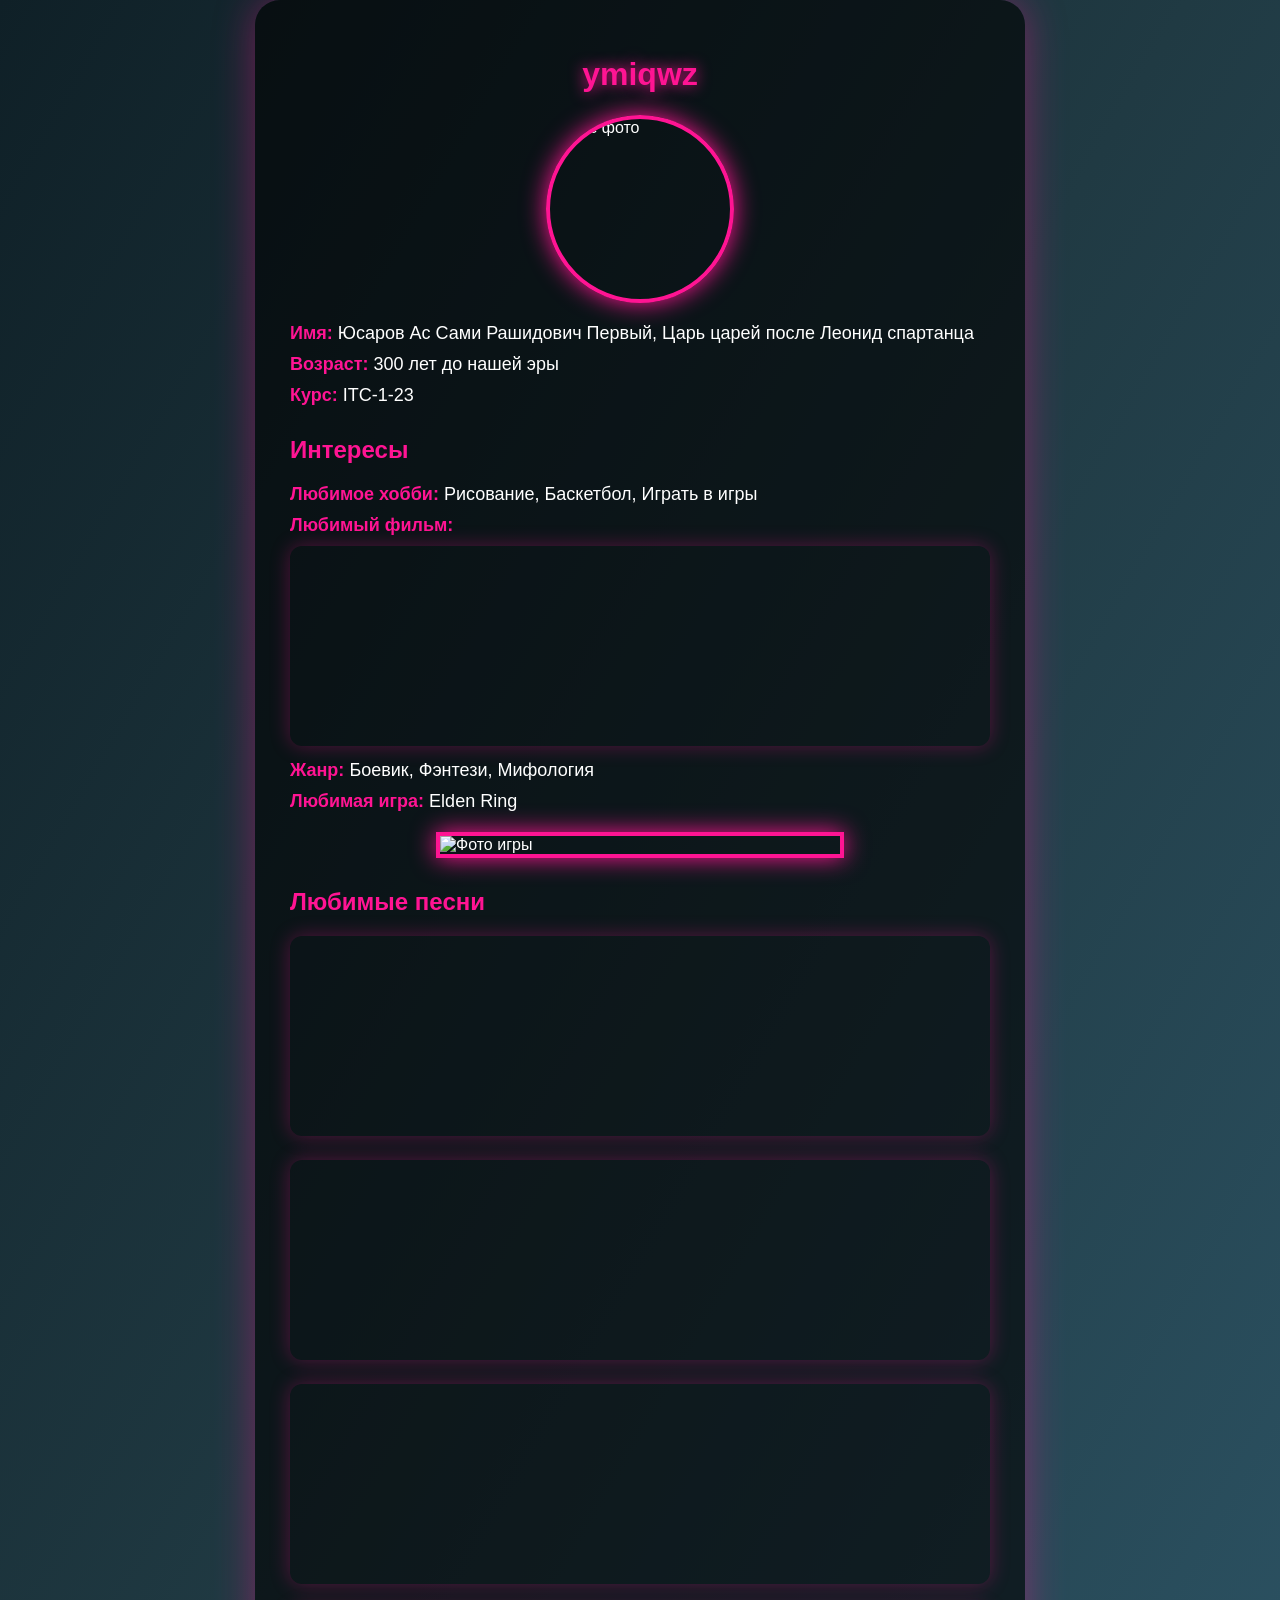
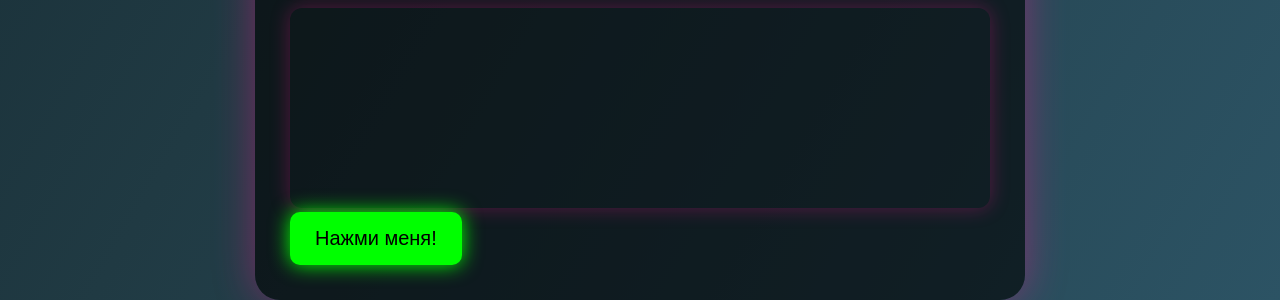
==== index.html @ b8107334 "Add files via upload" ====
<!DOCTYPE html>
<html lang="ru">
<head>
    <meta charset="UTF-8">
    <title>Моя биография</title>
    <link rel="stylesheet" href="style.css">
</head>
<body>

<div class="card">
    <h1>ymiqwz</h1>


    <img src="D:\Работы\WEB\photo\mee.jpg.jpeg" alt="Моё фото">

    <div class="info">
        <p><span>Имя:</span> Юсаров Ас Сами Рашидович Первый, Царь царей после Леонид спартанца</p>
        <p><span>Возраст:</span> 300 лет до нашей эры</p>
        <p><span>Курс:</span> ITC-1-23</p>
    </div>

    <h2>Интересы</h2>
    <p><span>Любимое хобби:</span> Рисование, Баскетбол, Играть в игры</p>

    <p><span>Любимый фильм:</span></p>
    <div class="video">
        <iframe src="https://www.youtube.com/embed/pZ8v1aXfD64" 
                title="Любимый фильм" 
                frameborder="0" 
                allow="accelerometer; autoplay; clipboard-write; encrypted-media; gyroscope; picture-in-picture" 
                allowfullscreen>
        </iframe>
    </div>

    <p><span>Жанр:</span> Боевик, Фэнтези, Мифология</p>

    <p><span>Любимая игра:</span> Elden Ring</p>


    <img class="square-photo" src="photo/eld.jpg.jpg" alt="Фото игры">

    <h2>Любимые песни</h2>
    <div class="music">
        <div class="video">
            <iframe src="https://www.youtube.com/embed/SsvM80bIA1k" title="Песня 1" frameborder="0" allowfullscreen></iframe>
        </div>
        <div class="video">
            <iframe src="https://www.youtube.com/embed/8Hi4G5nNnQM" title="Песня 2" frameborder="0" allowfullscreen></iframe>
        </div>
        <div class="video">
            <iframe src="https://www.youtube.com/embed/81c-alO8TVQ" title="Песня 3" frameborder="0" allowfullscreen></iframe>
        </div>
        <div class="video">
            <iframe src="https://www.youtube.com/embed/itePeBdM9MY" title="Песня 4" frameborder="0" allowfullscreen></iframe>
        </div>
    </div>


    <button id="crazy-btn">Нажми меня!</button>


    <audio id="bg-music" src="mp3/Blero_-_You_Kiss_Me_La_La_La_74027245.mp3"></audio>
</div>

<script>

const btn = document.getElementById('crazy-btn');
const music = document.getElementById('bg-music');
let clickCount = 0;

btn.addEventListener('mouseenter', () => {
    const x = Math.random() * (window.innerWidth - btn.offsetWidth);
    const y = Math.random() * (window.innerHeight - btn.offsetHeight);
    btn.style.position = 'absolute';
    btn.style.left = x + 'px';
    btn.style.top = y + 'px';
});

btn.addEventListener('click', () => {
    clickCount++;
    if (clickCount === 3) {
        music.play();
        alert('🎵 Фоновая музыка включена!');
    }
});


document.addEventListener('mousemove', function(e) {
    const trail = document.createElement('div');
    trail.className = 'trail';
    trail.style.left = e.clientX + 'px';
    trail.style.top = e.clientY + 'px';
    document.body.appendChild(trail);
    setTimeout(() => trail.remove(), 800);
});
</script>

</body>
</html>
---- style.css ----
body {
    margin: 0;
    min-height: 100vh;
    font-family: Arial, sans-serif;
    background: linear-gradient(120deg, #0f2027, #203a43, #2c5364);
    display: flex;
    justify-content: center;
    align-items: center;
    color: #fff;
}

.card {
    width: 90%;
    max-width: 700px;
    background: rgba(0, 0, 0, 0.6);
    padding: 35px;
    border-radius: 25px;
    box-shadow: 0 0 40px rgba(255, 20, 147, 0.4);
    animation: show 1s ease;
}

@keyframes show {
    from { opacity: 0; transform: translateY(40px); }
    to { opacity: 1; transform: translateY(0); }
}

h1 { text-align: center; color: #FF1493; text-shadow: 0 0 15px #FF1493; }
h2 { margin-top: 30px; color: #FF1493; }

.info p, .card > p { font-size: 18px; margin: 10px 0; }
span { color: #FF1493; font-weight: bold; }


img { 
    display: block;
    margin: 20px auto;
    width: 180px;
    height: 180px;
    object-fit: cover;
    border-radius: 50%;
    border: 4px solid #FF1493;
    box-shadow: 0 0 25px #FF1493;
}


.square-photo {
    width: 100%;
    max-width: 400px;
    height: auto;
    border-radius: 0;
    display: block;
    margin: 20px auto;
    box-shadow: 0 0 25px #FF1493;
    border: 4px solid #FF1493;
    object-fit: cover;
}


.video iframe {
    width: 100%;
    height: 200px;
    border-radius: 12px;
    box-shadow: 0 0 20px rgba(255, 20, 147, 0.3);
    transition: transform 0.3s, box-shadow 0.3s;
}

.video iframe:hover {
    transform: scale(1.03);
    box-shadow: 0 0 30px rgba(255, 20, 147, 0.6);
}

.music {
    display: flex;
    flex-direction: column;
    gap: 20px;
}


#crazy-btn {
    background-color: #00FF00;
    color: #000;
    font-size: 20px;
    padding: 15px 25px;
    border: none;
    border-radius: 10px;
    cursor: pointer;
    position: relative;
    transition: all 0.2s ease;
    box-shadow: 0 0 20px #00FF00;
}


.trail {
    position: fixed;
    width: 10px;
    height: 10px;
    border-radius: 50%;
    background-color: rgba(255, 20, 147, 0.5);
    pointer-events: none;
    z-index: 9999;
    transform: translate(-50%, -50%);
    animation: fadeOut 0.8s forwards;
}

@keyframes fadeOut {
    0% { opacity: 1; transform: scale(1) translate(-50%, -50%); }
    100% { opacity: 0; transform: scale(2) translate(-50%, -50%); }
}
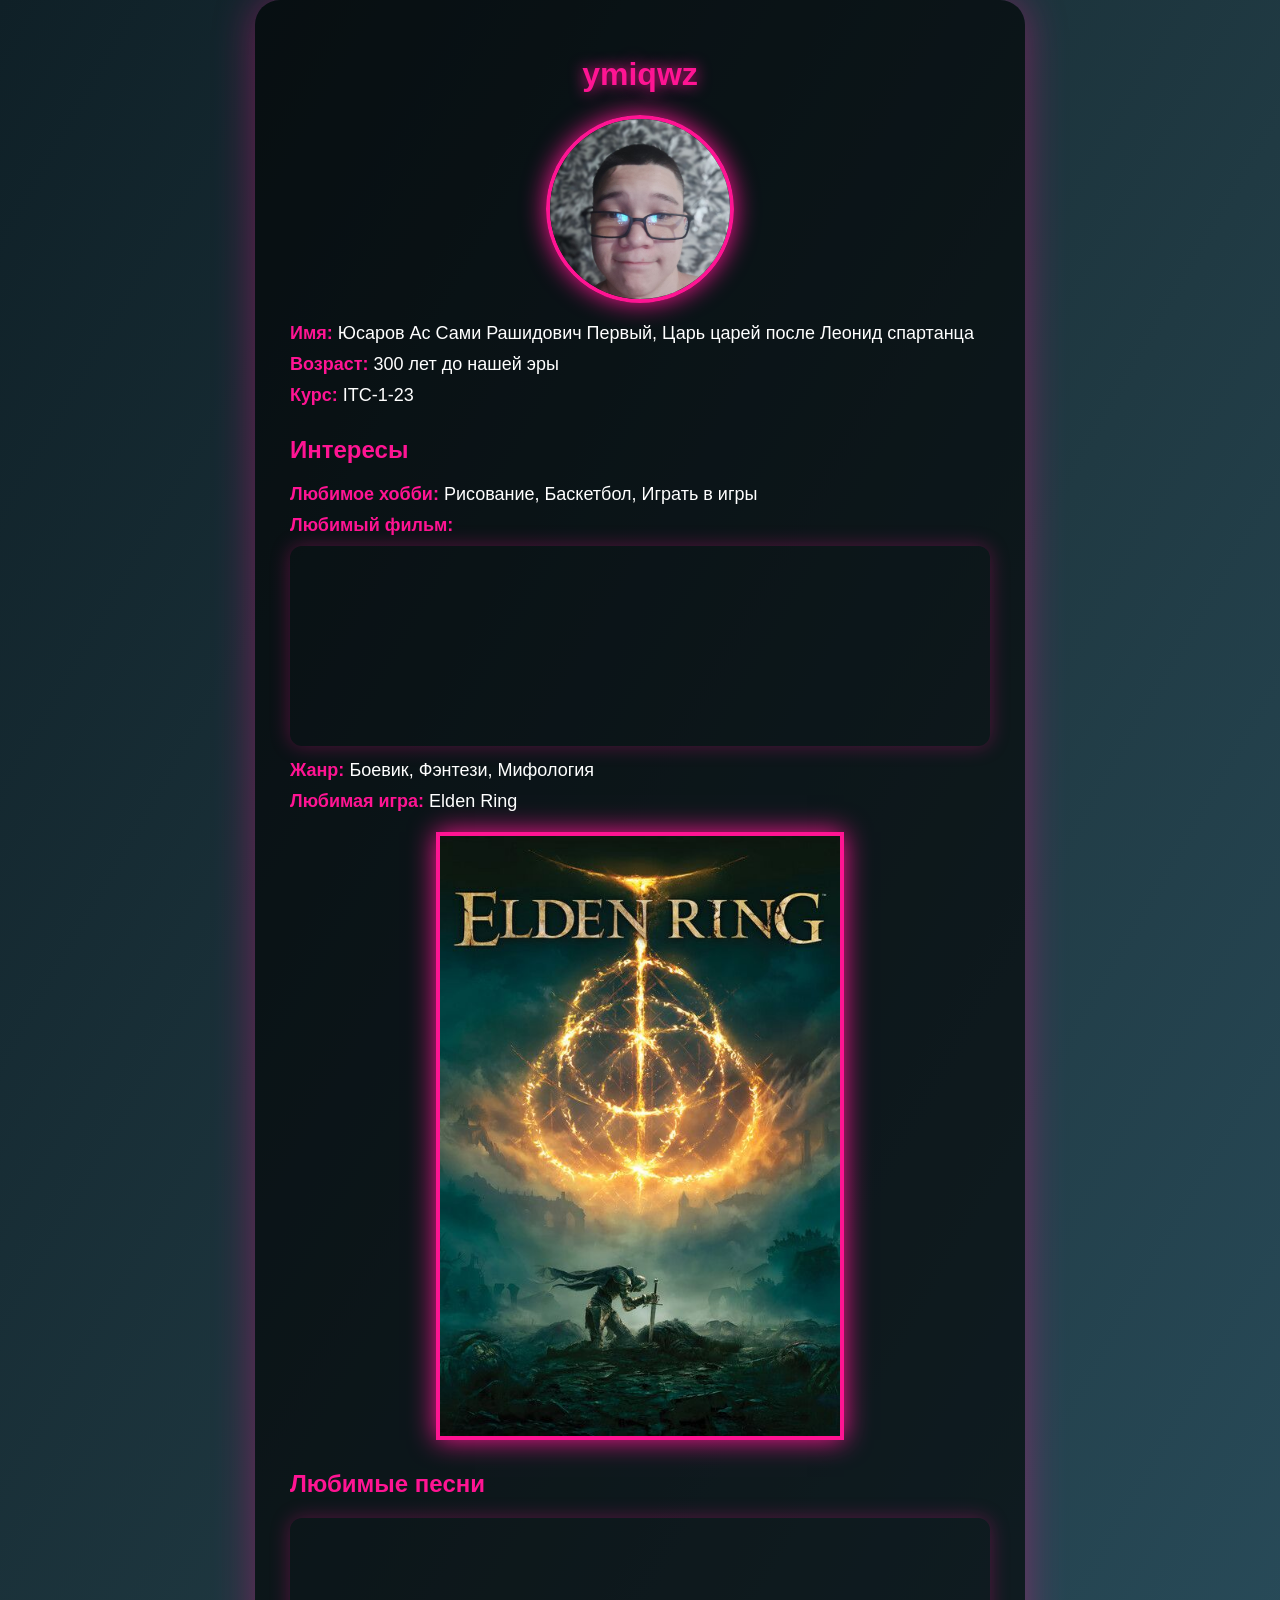
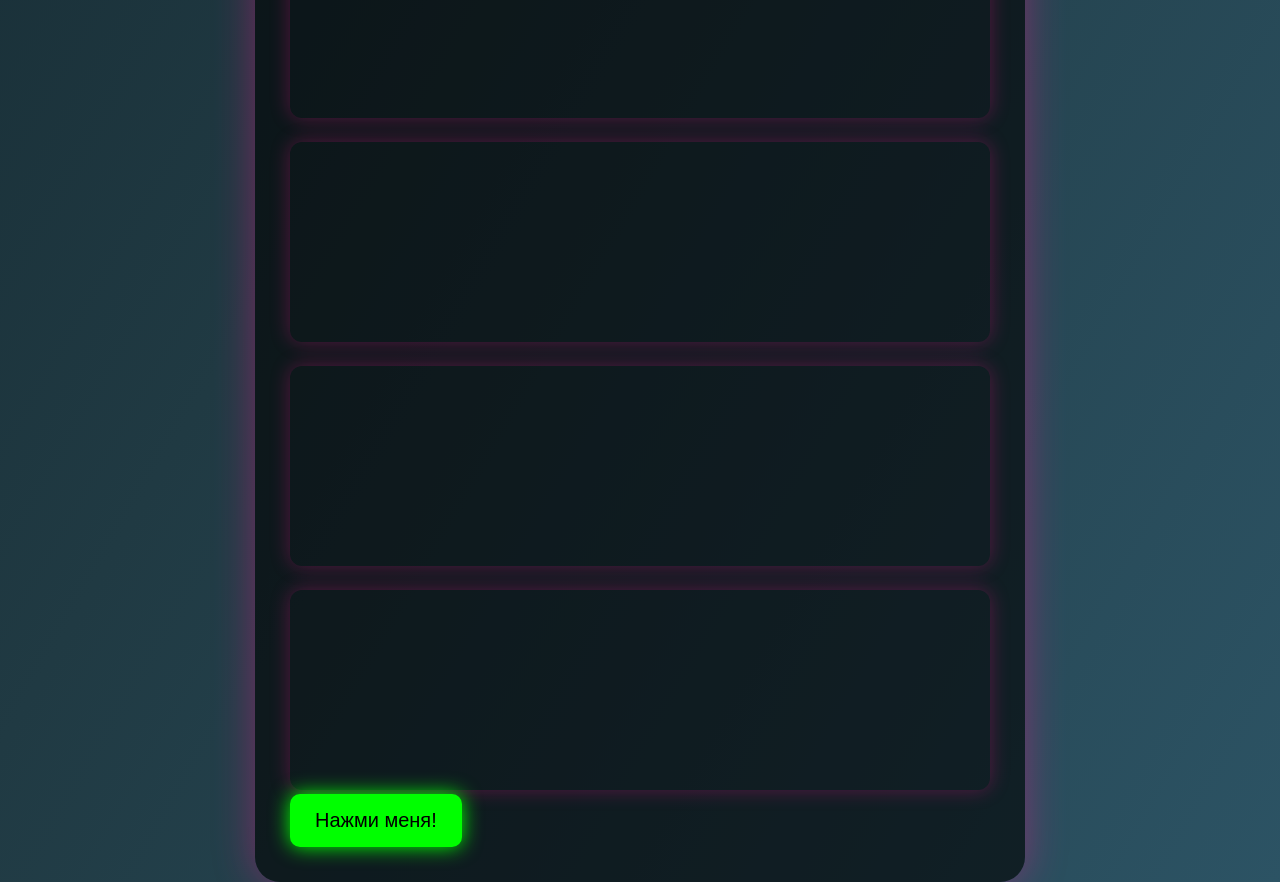
==== commit f5be2f21: "Update index.html" ====
--- a/index.html
+++ b/index.html
@@ -11,7 +11,7 @@
     <h1>ymiqwz</h1>
 
 
-    <img src="D:\Работы\WEB\photo\mee.jpg.jpeg" alt="Моё фото">
+    <img src="jph/mee.jpg.jpeg" alt="Моё фото">
 
     <div class="info">
         <p><span>Имя:</span> Юсаров Ас Сами Рашидович Первый, Царь царей после Леонид спартанца</p>
@@ -37,7 +37,7 @@
     <p><span>Любимая игра:</span> Elden Ring</p>
 
 
-    <img class="square-photo" src="photo/eld.jpg.jpg" alt="Фото игры">
+    <img class="square-photo" src="jph/eld.jpg.jpg" alt="Фото игры">
 
     <h2>Любимые песни</h2>
     <div class="music">
@@ -96,4 +96,5 @@
 </script>
 
 </body>
-</html>+
+</html>
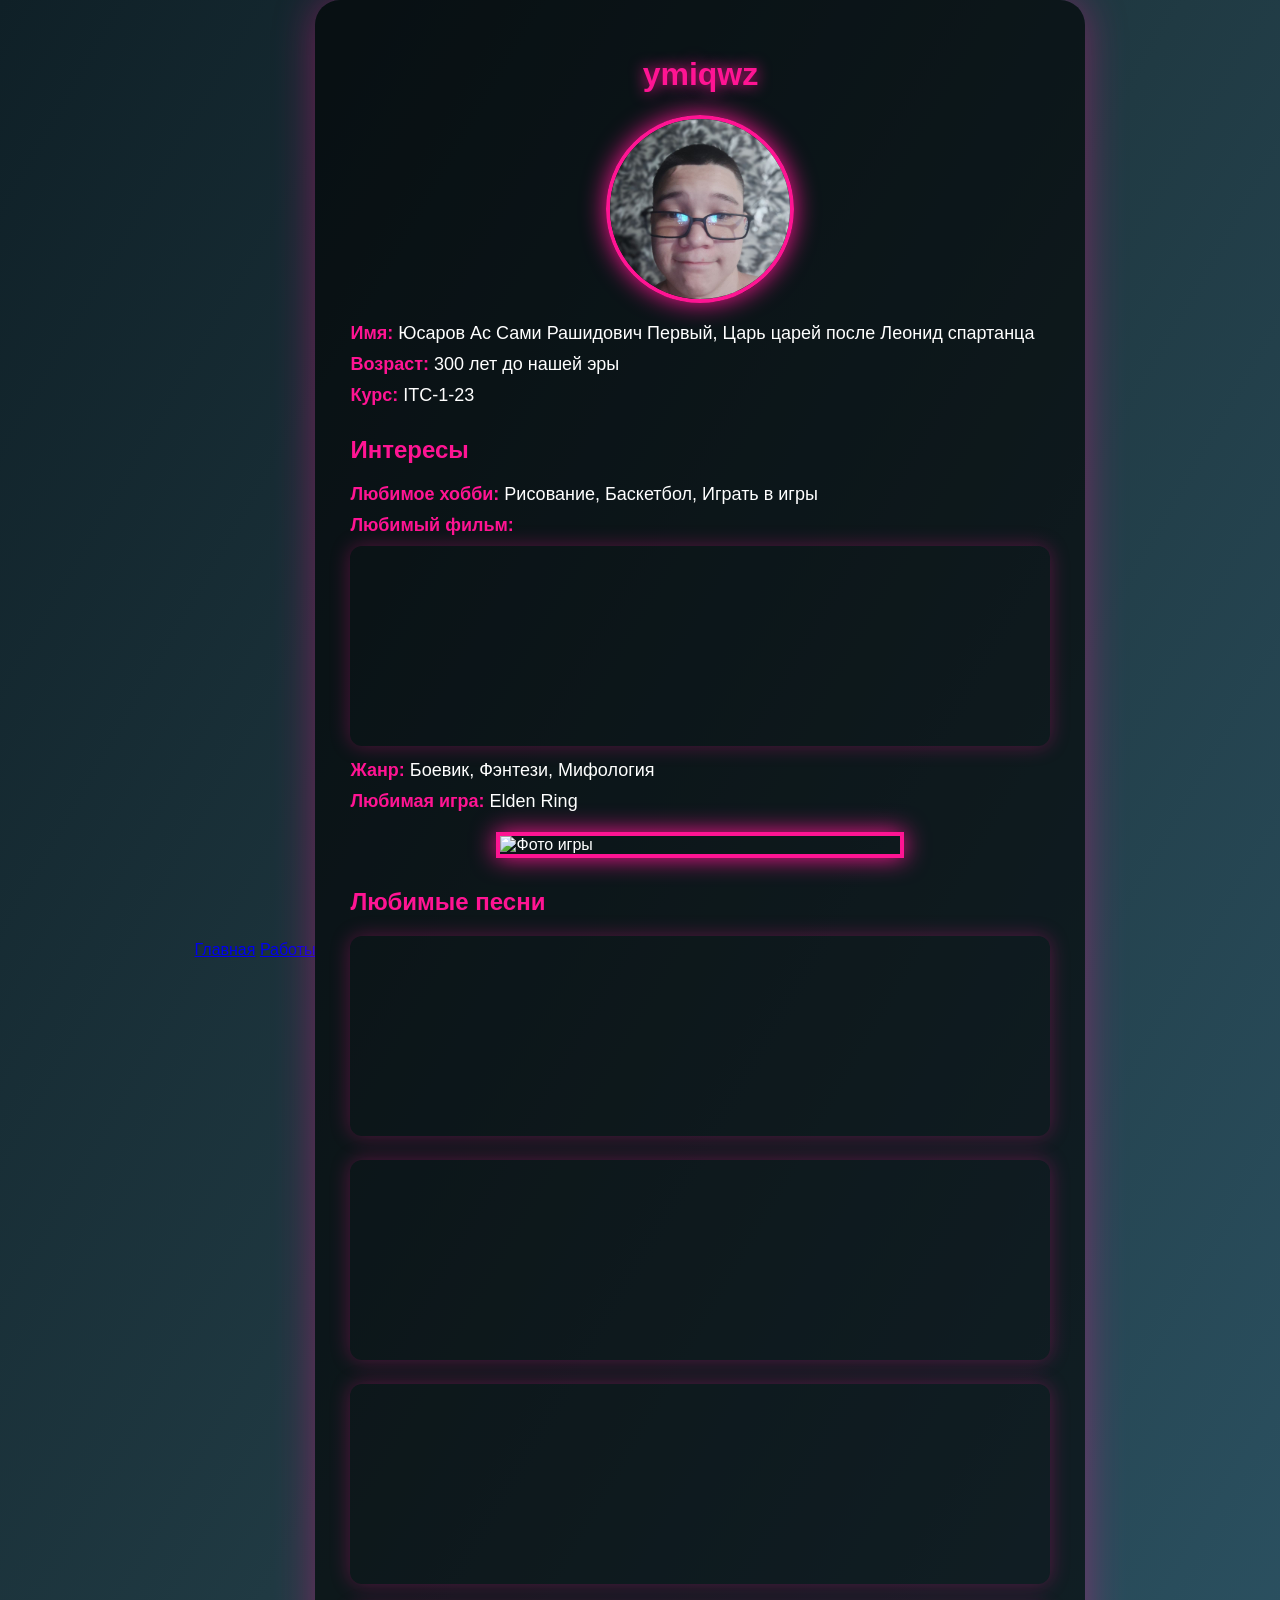
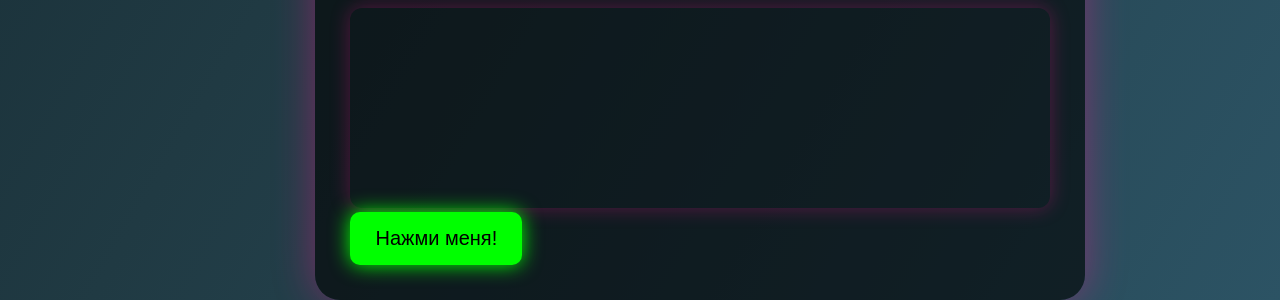
==== commit 9633d07b: "Update index.html" ====
--- a/index.html
+++ b/index.html
@@ -6,12 +6,18 @@
     <link rel="stylesheet" href="style.css">
 </head>
 <body>
+    <!-- Навигация сверху слева -->
+<div class="top-nav">
+    <a href="index.html" class="nav-link">Главная</a>
+    <a href="allworks.html" class="nav-link">Работы</a>
+</div>
+
 
 <div class="card">
     <h1>ymiqwz</h1>
 
 
-    <img src="jph/mee.jpg.jpeg" alt="Моё фото">
+    <img src="jph/mee.jpg.jpeg" alt="Моё фото" class="circle-photo">
 
     <div class="info">
         <p><span>Имя:</span> Юсаров Ас Сами Рашидович Первый, Царь царей после Леонид спартанца</p>
@@ -37,7 +43,7 @@
     <p><span>Любимая игра:</span> Elden Ring</p>
 
 
-    <img class="square-photo" src="jph/eld.jpg.jpg" alt="Фото игры">
+    <img src="photo/eld.jpg.jpg" alt="Фото игры" class="square-photo">
 
     <h2>Любимые песни</h2>
     <div class="music">
@@ -96,5 +102,4 @@
 </script>
 
 </body>
-
 </html>
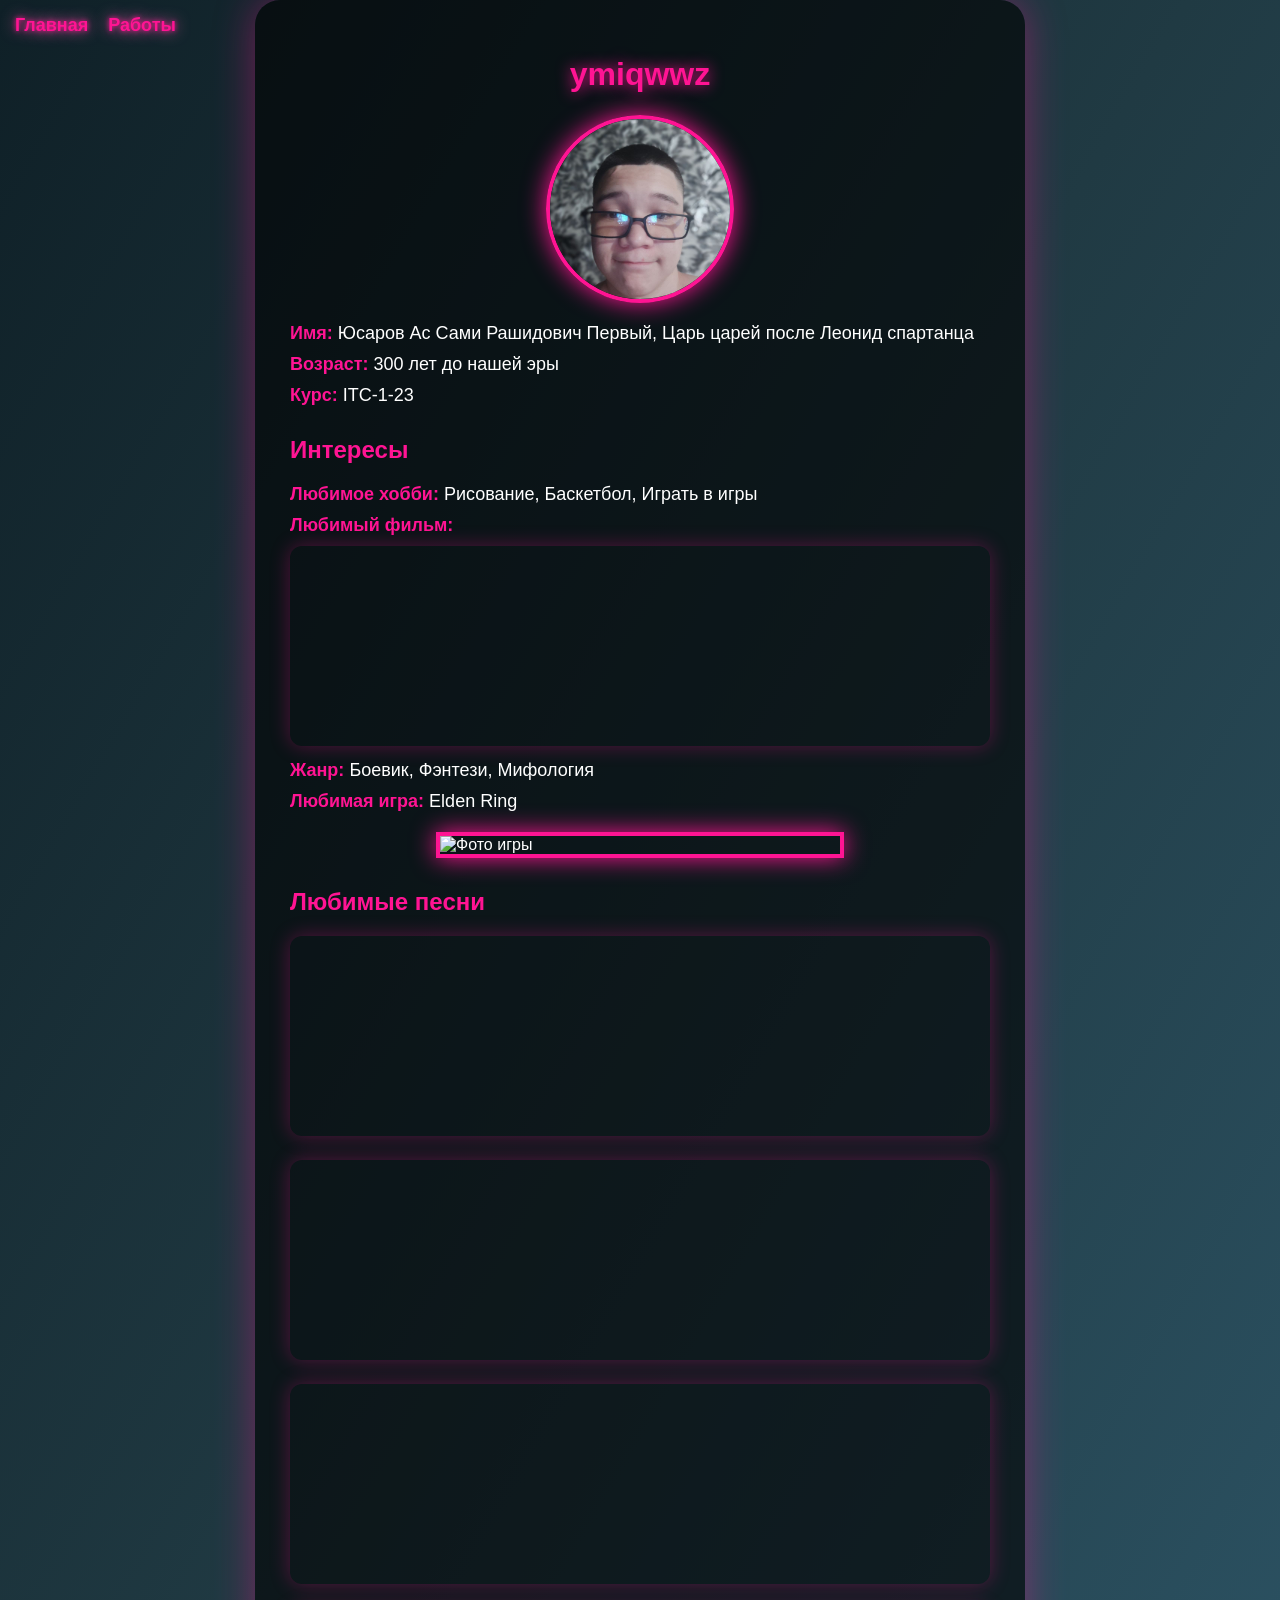
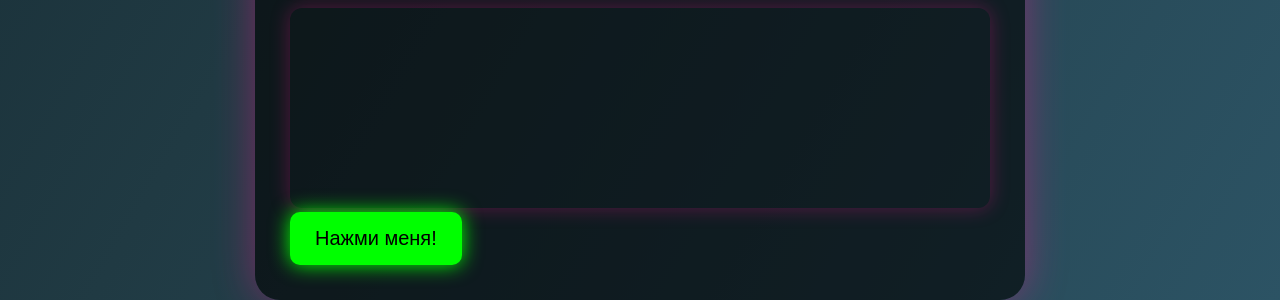
==== commit d8190265: "Update index.html" ====
--- a/index.html
+++ b/index.html
@@ -14,7 +14,7 @@
 
 
 <div class="card">
-    <h1>ymiqwz</h1>
+    <h1>ymiqwwz</h1>
 
 
     <img src="jph/mee.jpg.jpeg" alt="Моё фото" class="circle-photo">
@@ -103,3 +103,4 @@
 
 </body>
 </html>
+
--- a/style.css
+++ b/style.css
@@ -106,4 +106,27 @@
 @keyframes fadeOut {
     0% { opacity: 1; transform: scale(1) translate(-50%, -50%); }
     100% { opacity: 0; transform: scale(2) translate(-50%, -50%); }
-}+}
+/* ==== Верхняя навигация ==== */
+.top-nav {
+    position: fixed;
+    top: 15px;
+    left: 15px;
+    display: flex;
+    gap: 20px;
+    z-index: 1000;
+}
+
+.nav-link {
+    font-size: 18px;
+    font-weight: bold;
+    color: #FF1493;
+    text-decoration: none;
+    text-shadow: 0 0 5px #FF1493, 0 0 15px #FF69B4;
+    transition: 0.3s;
+}
+
+.nav-link:hover {
+    color: #FF69B4;
+    text-shadow: 0 0 10px #FF1493, 0 0 25px #FF69B4;
+}
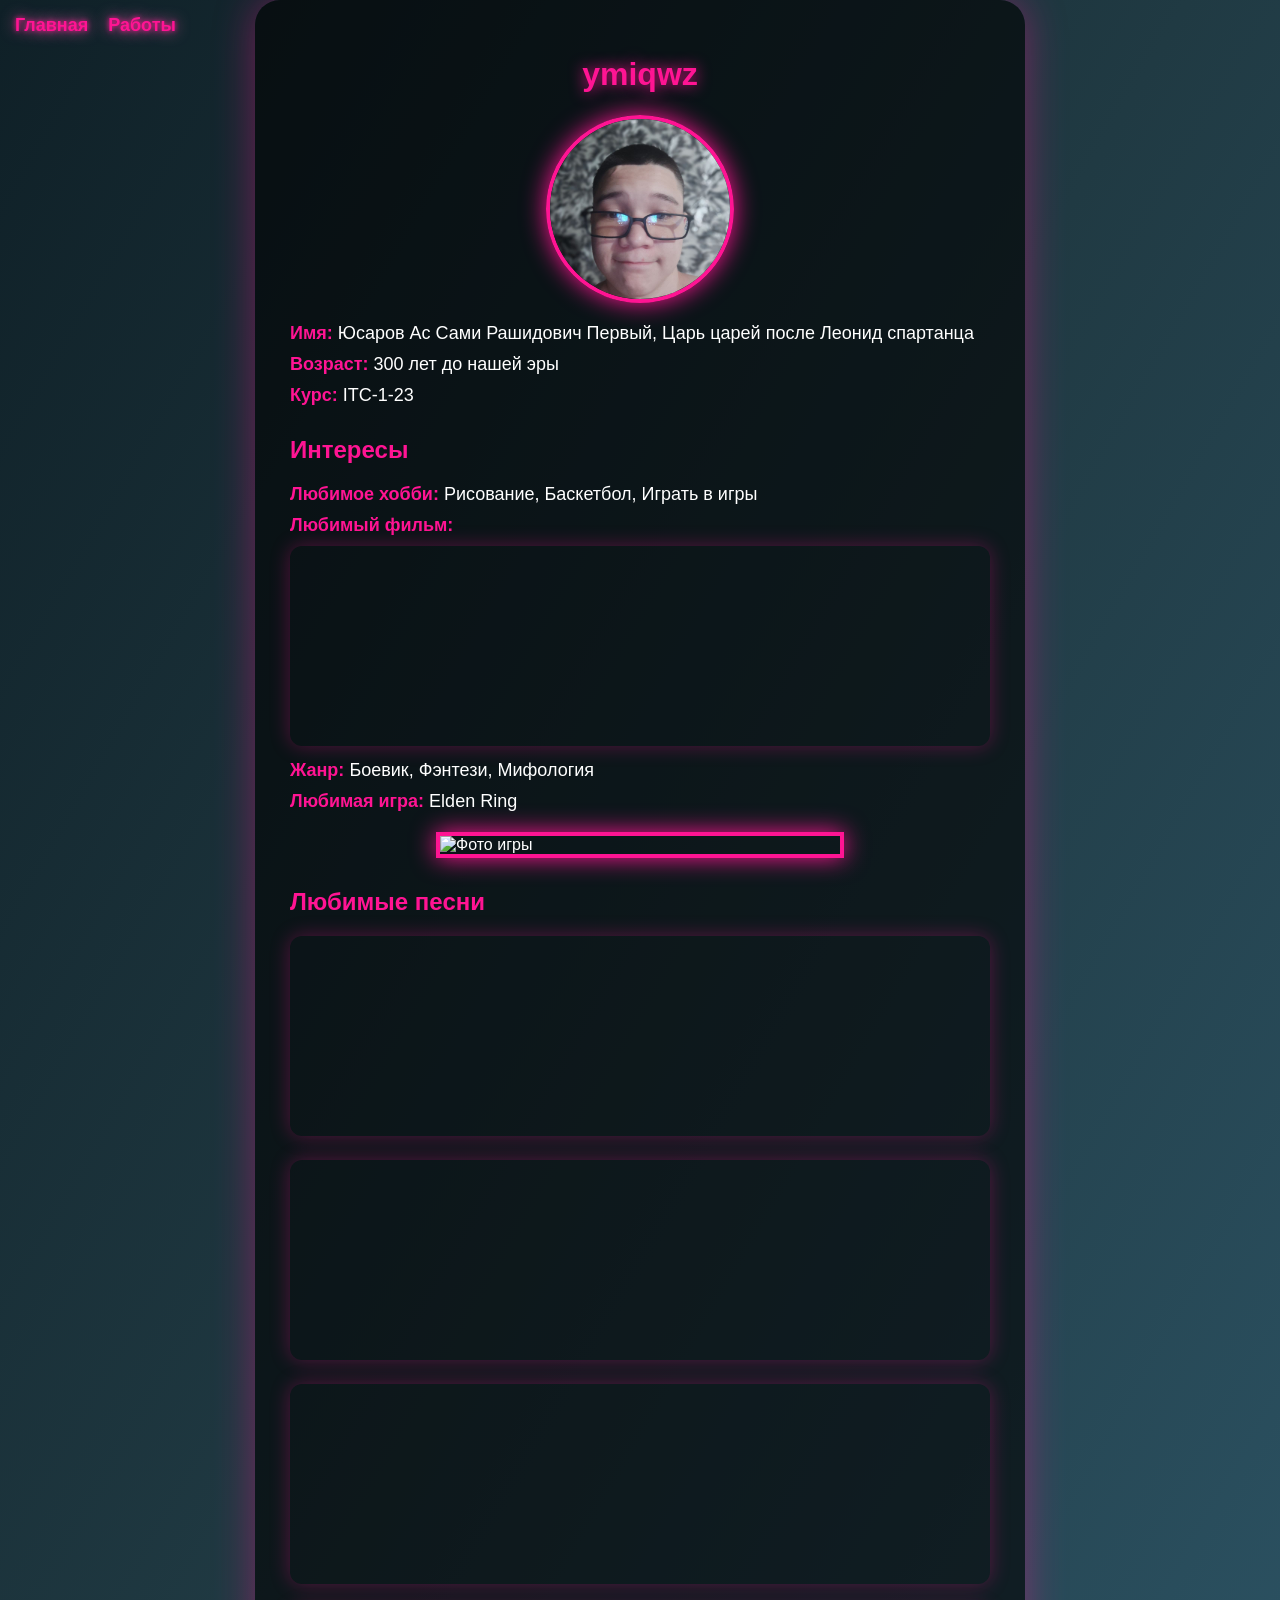
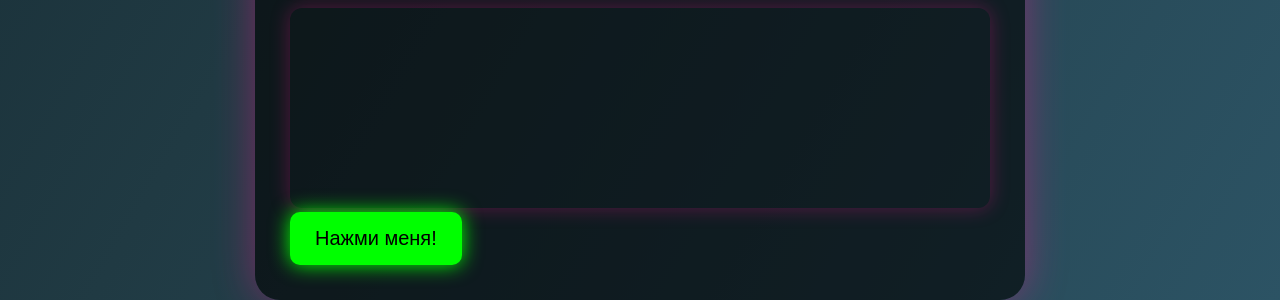
==== commit 9096e699: "Update index.html" ====
--- a/index.html
+++ b/index.html
@@ -6,7 +6,7 @@
     <link rel="stylesheet" href="style.css">
 </head>
 <body>
-    <!-- Навигация сверху слева -->
+   
 <div class="top-nav">
     <a href="index.html" class="nav-link">Главная</a>
     <a href="allworks.html" class="nav-link">Работы</a>
@@ -14,7 +14,7 @@
 
 
 <div class="card">
-    <h1>ymiqwwz</h1>
+    <h1>ymiqwz</h1>
 
 
     <img src="jph/mee.jpg.jpeg" alt="Моё фото" class="circle-photo">
@@ -104,3 +104,6 @@
 </body>
 </html>
 
+
+
+
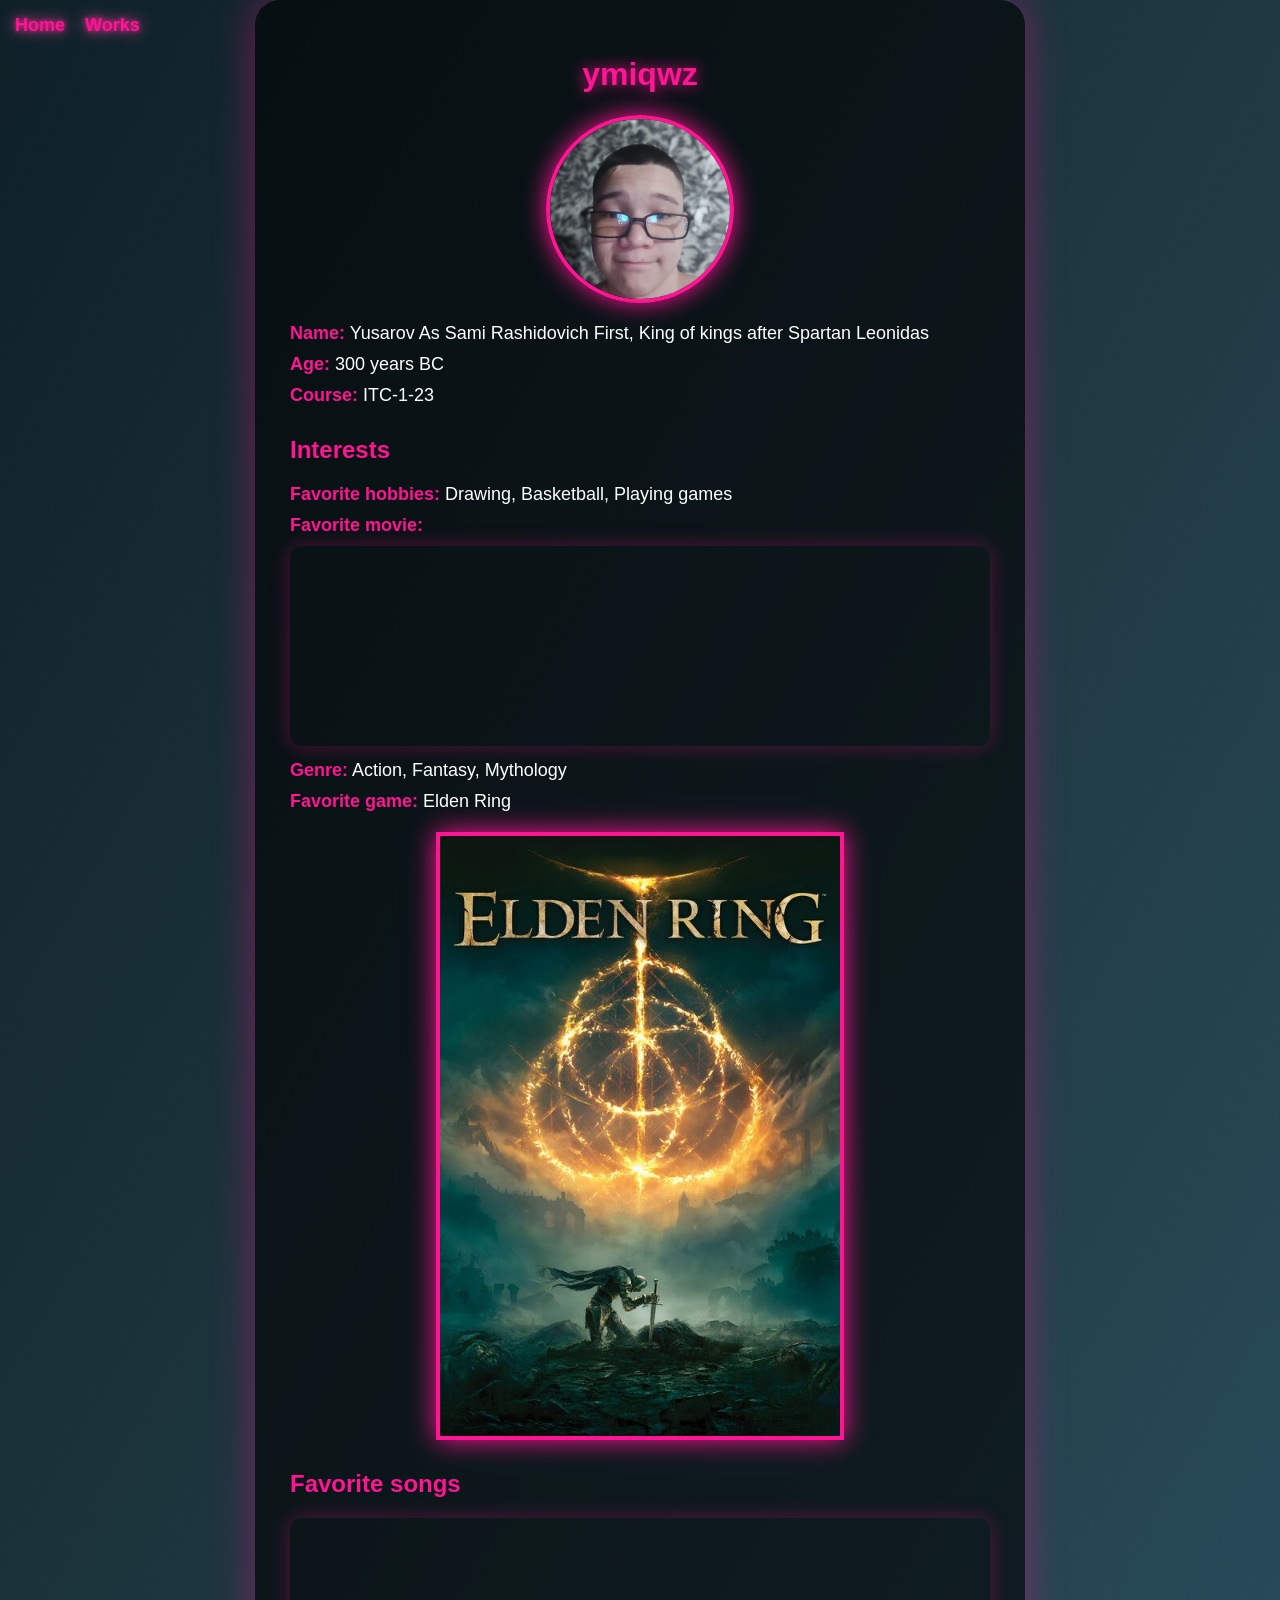
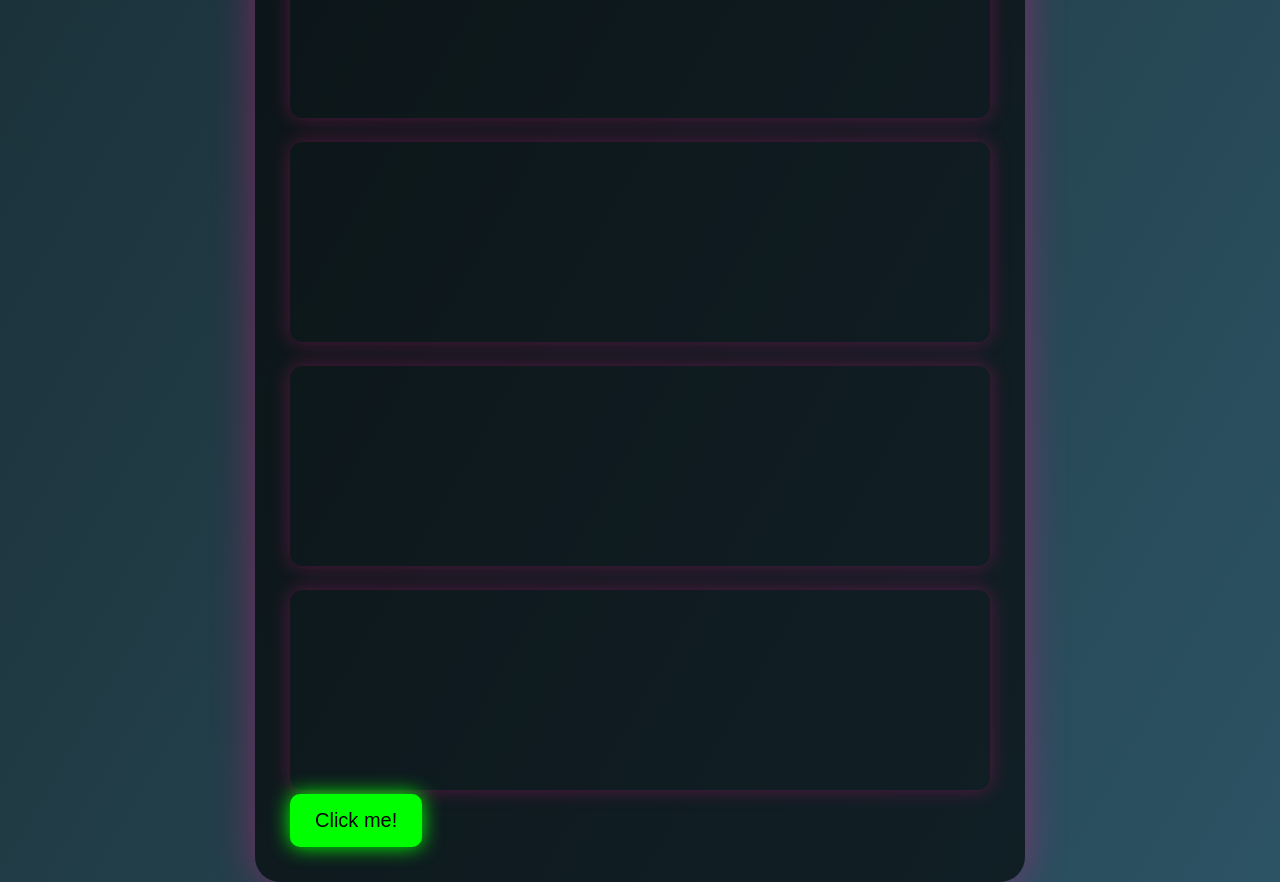
==== commit 1f86b6ba: "Update index.html" ====
--- a/index.html
+++ b/index.html
@@ -1,69 +1,65 @@
 <!DOCTYPE html>
-<html lang="ru">
+<html lang="en">
 <head>
     <meta charset="UTF-8">
-    <title>Моя биография</title>
+    <title>My Biography</title>
     <link rel="stylesheet" href="style.css">
 </head>
 <body>
-   
+
 <div class="top-nav">
-    <a href="index.html" class="nav-link">Главная</a>
-    <a href="allworks.html" class="nav-link">Работы</a>
+    <a href="index.html" class="nav-link">Home</a>
+    <a href="allworks.html" class="nav-link">Works</a>
 </div>
-
 
 <div class="card">
     <h1>ymiqwz</h1>
 
-
-    <img src="jph/mee.jpg.jpeg" alt="Моё фото" class="circle-photo">
+    <img src="jph/mee.jpg.jpeg" alt="My photo" class="circle-photo">
 
     <div class="info">
-        <p><span>Имя:</span> Юсаров Ас Сами Рашидович Первый, Царь царей после Леонид спартанца</p>
-        <p><span>Возраст:</span> 300 лет до нашей эры</p>
-        <p><span>Курс:</span> ITC-1-23</p>
+        <p><span>Name:</span> Yusarov As Sami Rashidovich First, King of kings after Spartan Leonidas</p>
+        <p><span>Age:</span> 300 years BC</p>
+        <p><span>Course:</span> ITC-1-23</p>
     </div>
 
-    <h2>Интересы</h2>
-    <p><span>Любимое хобби:</span> Рисование, Баскетбол, Играть в игры</p>
+    <h2>Interests</h2>
+    <p><span>Favorite hobbies:</span> Drawing, Basketball, Playing games</p>
 
-    <p><span>Любимый фильм:</span></p>
+    <p><span>Favorite movie:</span></p>
     <div class="video">
         <iframe src="https://www.youtube.com/embed/pZ8v1aXfD64" 
-                title="Любимый фильм" 
+                title="Favorite movie" 
                 frameborder="0" 
                 allow="accelerometer; autoplay; clipboard-write; encrypted-media; gyroscope; picture-in-picture" 
                 allowfullscreen>
         </iframe>
     </div>
 
-    <p><span>Жанр:</span> Боевик, Фэнтези, Мифология</p>
+    <p><span>Genre:</span> Action, Fantasy, Mythology</p>
 
-    <p><span>Любимая игра:</span> Elden Ring</p>
+    <p><span>Favorite game:</span> Elden Ring</p>
 
+    <img src="jph/eld.jpg.jpg" alt="Game photo" class="square-photo">
 
-    <img src="photo/eld.jpg.jpg" alt="Фото игры" class="square-photo">
+    <h2>Favorite songs</h2>
 
-    <h2>Любимые песни</h2>
     <div class="music">
         <div class="video">
-            <iframe src="https://www.youtube.com/embed/SsvM80bIA1k" title="Песня 1" frameborder="0" allowfullscreen></iframe>
+            <iframe src="https://www.youtube.com/embed/SsvM80bIA1k" title="Song 1" frameborder="0" allowfullscreen></iframe>
         </div>
         <div class="video">
-            <iframe src="https://www.youtube.com/embed/8Hi4G5nNnQM" title="Песня 2" frameborder="0" allowfullscreen></iframe>
+            <iframe src="https://www.youtube.com/embed/8Hi4G5nNnQM" title="Song 2" frameborder="0" allowfullscreen></iframe>
         </div>
         <div class="video">
-            <iframe src="https://www.youtube.com/embed/81c-alO8TVQ" title="Песня 3" frameborder="0" allowfullscreen></iframe>
+            <iframe src="https://www.youtube.com/embed/81c-alO8TVQ" title="Song 3" frameborder="0" allowfullscreen></iframe>
         </div>
         <div class="video">
-            <iframe src="https://www.youtube.com/embed/itePeBdM9MY" title="Песня 4" frameborder="0" allowfullscreen></iframe>
+            <iframe src="https://www.youtube.com/embed/itePeBdM9MY" title="Song 4" frameborder="0" allowfullscreen></iframe>
         </div>
     </div>
 
-
-    <button id="crazy-btn">Нажми меня!</button>
-
+    <button id="crazy-btn">Click me!</button>
 
     <audio id="bg-music" src="mp3/Blero_-_You_Kiss_Me_La_La_La_74027245.mp3"></audio>
 </div>
@@ -86,10 +82,9 @@
     clickCount++;
     if (clickCount === 3) {
         music.play();
-        alert('🎵 Фоновая музыка включена!');
+        alert('🎵 Background music enabled!');
     }
 });
-
 
 document.addEventListener('mousemove', function(e) {
     const trail = document.createElement('div');
@@ -103,7 +98,3 @@
 
 </body>
 </html>
-
-
-
-
